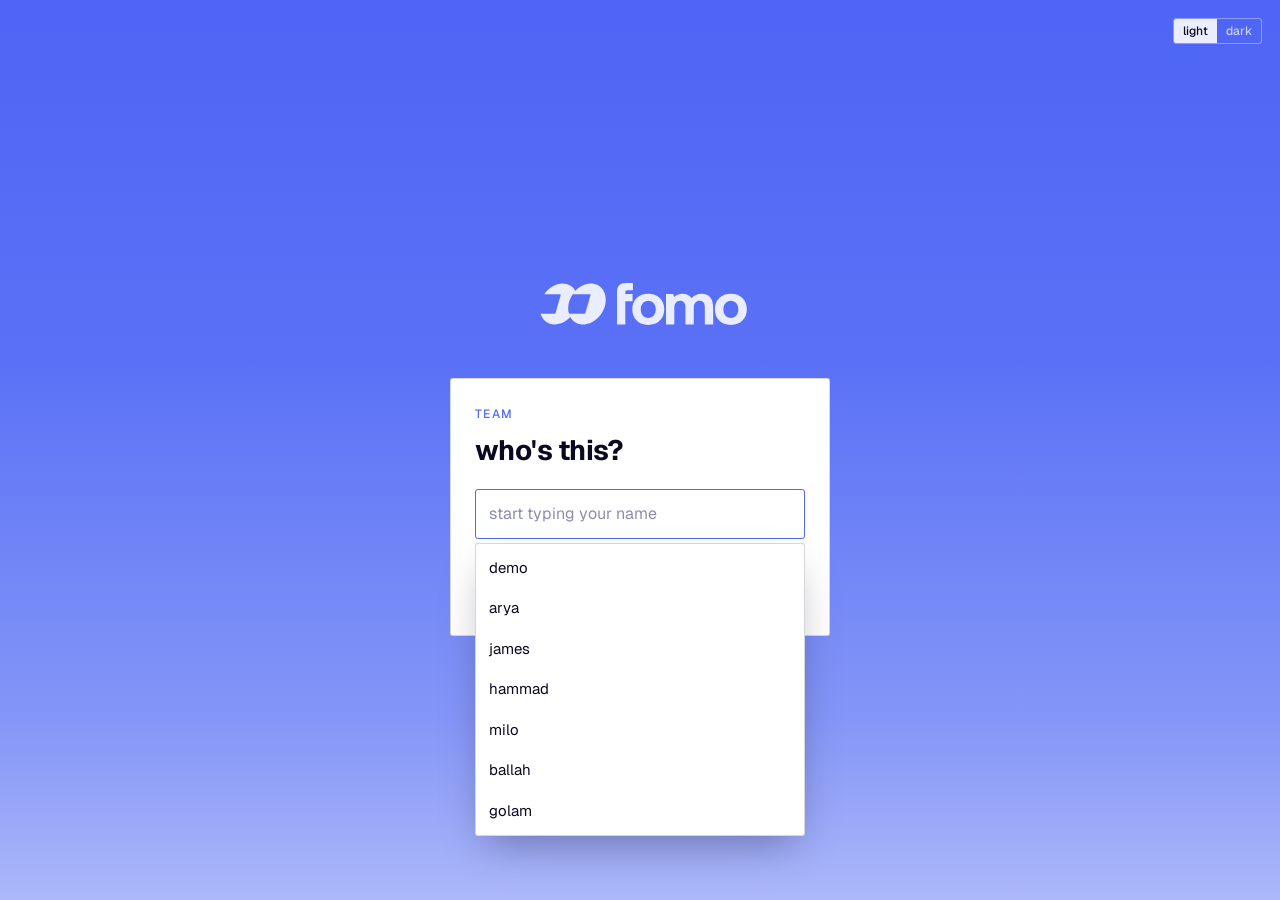
==== invoice.html @ 79fdf912 "fomo team: edit expenses before they're sent to arya (or after a rejection) Co-Authored-By: Claude O" ====
<!doctype html>
<html lang="en">
<head>
<meta charset="utf-8">
<meta name="viewport" content="width=device-width, initial-scale=1, viewport-fit=cover">
<title>fomo team</title>
<meta name="robots" content="noindex, nofollow">
<meta name="theme-color" content="#FFFFFF">
<script>try{if(localStorage.getItem("inv.theme")==="dark")document.documentElement.setAttribute("data-theme","dark")}catch(e){}</script>
<link rel="icon" href="/brand/app-icon.svg" type="image/svg+xml">
<link rel="apple-touch-icon" href="/brand/app-icon.svg">
<link rel="preconnect" href="https://fonts.googleapis.com">
<link rel="preconnect" href="https://fonts.gstatic.com" crossorigin>
<link href="https://fonts.googleapis.com/css2?family=Geist:wght@400;500;700&display=swap" rel="stylesheet">
<link rel="stylesheet" href="app.css">
</head>
<body>

<!-- sign in -->
<div id="signin" class="signin" hidden>
  <div class="theme-toggle" role="group" aria-label="theme"><button type="button" data-theme-set="light">light</button><button type="button" data-theme-set="dark">dark</button></div>
  <div class="lockup lockup-white" aria-label="fomo">
    <img src="/brand/eyes-white.svg" alt="" class="lk-eyes"><img src="/brand/wordmark-white.svg" alt="fomo" class="lk-word">
  </div>
  <div class="signin-card">
    <p class="signin-kicker">team</p>
    <h1>who's this?</h1>
    <form id="login-form" autocomplete="off">
      <div class="combo">
        <input id="login-name" type="text" placeholder="start typing your name" maxlength="40" autocomplete="off"
               role="combobox" aria-expanded="false" aria-controls="name-list" aria-autocomplete="list">
        <ul id="name-list" class="combo-list" role="listbox" hidden></ul>
      </div>
      <button class="btn primary wide" type="submit" id="login-go" disabled>continue</button>
    </form>
    <p class="hint" id="login-msg" role="status"></p>
  </div>
</div>

<!-- app -->
<div id="shell" class="shell" hidden>
  <header class="topbar">
    <a class="lockup lockup-top" href="#overview" aria-label="fomo home">
      <img src="/brand/eyes-blue.svg" alt="" class="lk-eyes on-light"><img src="/brand/wordmark-blue.svg" alt="fomo" class="lk-word on-light">
      <img src="/brand/eyes-white.svg" alt="" class="lk-eyes on-dark"><img src="/brand/wordmark-white.svg" alt="fomo" class="lk-word on-dark">
    </a>
    <nav class="tabs" id="tabs" aria-label="sections">
      <button type="button" data-view="overview">overview</button>
      <button type="button" data-view="time">time</button>
      <button type="button" data-view="expenses">expenses</button>
      <button type="button" data-view="approvals" class="admin-only">approvals<span class="badge" id="approvals-badge" hidden></span></button>
      <button type="button" data-view="team" class="admin-only">team</button>
    </nav>
    <div class="me">
      <div class="theme-toggle" role="group" aria-label="theme"><button type="button" data-theme-set="light">light</button><button type="button" data-theme-set="dark">dark</button></div>
      <span class="avatar" id="me-avatar"></span>
      <span id="me-name"></span>
      <button type="button" class="link" id="switch">switch</button>
    </div>
  </header>

  <main class="main">

    <!-- ============ overview ============ -->
    <section class="view" data-view="overview">
      <div class="hero">
        <div class="hero-top">
          <div>
            <p class="eyebrow" id="hello"></p>
            <div class="month-switch">
              <button type="button" class="mbtn" data-step="-1" aria-label="previous month">‹</button>
              <h2 class="month-label"></h2>
              <button type="button" class="mbtn" data-step="1" aria-label="next month">›</button>
            </div>
          </div>
          <div class="hero-actions">
            <button type="button" class="btn light" data-go="time">log time</button>
            <button type="button" class="btn ghost-light" data-go="expenses">add expense</button>
          </div>
        </div>
        <div class="stats" id="stats"></div>
      </div>

      <div class="card review-card admin-only" id="review-card" hidden></div>

      <div class="grid2">
        <div class="card">
          <div class="card-head"><h3>spending by category</h3><span class="muted" id="cat-total"></span></div>
          <div class="bars" id="cat-bars"></div>
        </div>
        <div class="card">
          <div class="card-head"><h3>where things stand</h3></div>
          <div class="standing" id="standing"></div>
        </div>
      </div>

      <div class="card">
        <div class="card-head"><h3>recent</h3></div>
        <ul class="feed" id="feed"></ul>
      </div>
    </section>

    <!-- ============ time ============ -->
    <section class="view" data-view="time">
      <div class="page-head">
        <div><button type="button" class="back-link" data-go="overview">← overview</button><h2>time</h2></div>
        <div class="month-switch small">
          <button type="button" class="mbtn" data-step="-1" aria-label="previous month">‹</button>
          <span class="month-label"></span>
          <button type="button" class="mbtn" data-step="1" aria-label="next month">›</button>
        </div>
      </div>

      <form class="card" id="entry-form" novalidate>
        <div class="card-head"><h3>log time</h3>
          <label class="rate"><span>rate</span><b>$</b><input id="rate" type="number" min="0" max="10000" step="5" inputmode="decimal" placeholder="0"><span>/hr</span></label>
        </div>
        <div class="form-grid">
          <label class="field"><span>date</span><input id="date" type="date" required></label>
          <label class="field grow"><span>what did you work on?</span><textarea id="matter" rows="1" maxlength="500" placeholder="e.g. drafted investor update"></textarea></label>
        </div>
        <div class="time-row">
          <div class="field">
            <span>time</span>
            <div class="stepper">
              <button type="button" class="step" data-d="-0.25" aria-label="15 minutes less">−</button>
              <output id="hours">0:00</output>
              <button type="button" class="step" data-d="0.25" aria-label="15 minutes more">+</button>
            </div>
          </div>
          <div class="chips">
            <button type="button" class="chip" data-h="0.25">+15m</button>
            <button type="button" class="chip" data-h="0.5">+30m</button>
            <button type="button" class="chip" data-h="1">+1h</button>
            <button type="button" class="chip" data-h="2">+2h</button>
            <button type="button" class="chip" data-h="4">+4h</button>
            <button type="button" class="link" id="clear-time">clear</button>
          </div>
          <label class="field start">
            <span>starting at</span>
            <input id="start" type="text" autocomplete="off" spellcheck="false" placeholder="e.g. 1p" maxlength="12">
          </label>
          <span class="range-preview" id="range-preview"></span>
        </div>
        <div class="form-foot">
          <span class="preview" id="preview"></span>
          <button class="btn primary" type="submit" id="add-entry">add entry</button>
        </div>
        <p class="err" id="entry-err" role="status"></p>
      </form>

      <div class="card">
        <div class="card-head"><h3>entries</h3><span class="muted month-label"></span></div>
        <div class="table-wrap">
          <table class="tbl">
            <thead><tr><th>date</th><th>work</th><th class="num">time</th><th class="num hide-sm">rate</th><th class="num">amount</th><th class="act"></th></tr></thead>
            <tbody id="entry-rows"></tbody>
            <tfoot><tr><td>total</td><td></td><td class="num" id="t-hours"></td><td class="hide-sm"></td><td class="num" id="t-amount"></td><td></td></tr></tfoot>
          </table>
          <p class="empty" id="entry-empty">nothing logged this month yet.</p>
        </div>
        <div class="submit-bar" id="invoice-bar">
          <p id="invoice-sum"></p>
          <button class="btn primary" type="button" id="submit-invoice">submit invoice</button>
        </div>
      </div>

      <div class="card">
        <div class="card-head"><h3>invoices</h3></div>
        <div class="table-wrap">
          <table class="tbl">
            <thead><tr><th>no.</th><th>period</th><th class="num">time</th><th class="num">amount</th><th>status</th><th class="act"></th></tr></thead>
            <tbody id="invoice-rows"></tbody>
          </table>
          <p class="empty" id="invoice-empty">no invoices yet.</p>
        </div>
      </div>
    </section>

    <!-- ============ expenses ============ -->
    <section class="view" data-view="expenses">
      <div class="page-head">
        <div><button type="button" class="back-link" data-go="overview">← overview</button><h2>expenses</h2></div>
        <div class="month-switch small">
          <button type="button" class="mbtn" data-step="-1" aria-label="previous month">‹</button>
          <span class="month-label"></span>
          <button type="button" class="mbtn" data-step="1" aria-label="next month">›</button>
        </div>
      </div>

      <form class="card" id="expense-form" novalidate>
        <div class="card-head"><h3 id="expense-form-title">add expense</h3><button type="button" class="link" id="cancel-edit" hidden>cancel editing</button></div>
        <div class="exp-grid">
          <label class="drop" id="drop">
            <input id="receipt" type="file" accept="image/*,application/pdf" hidden>
            <div class="drop-empty" id="drop-empty">
              <span class="drop-icon" aria-hidden="true">＋</span>
              <strong>upload receipt</strong>
              <span>photo or pdf, or drop it here</span>
            </div>
            <div class="drop-full" id="drop-full" hidden>
              <img id="drop-img" alt="receipt preview">
              <div class="drop-pdf" id="drop-pdf" hidden>pdf</div>
              <span class="drop-name" id="drop-name"></span>
              <span class="scan-status" id="scan-status" role="status"></span>
              <button type="button" class="link" id="drop-clear">remove</button>
            </div>
          </label>
          <div class="exp-fields">
            <div class="form-grid">
              <label class="field grow"><span>where</span><input id="merchant" type="text" maxlength="80" placeholder="e.g. uber, sweetgreen"></label>
              <label class="field amount"><span>amount</span><div class="money-in"><b>$</b><input id="amount" type="text" inputmode="decimal" placeholder="0.00"></div></label>
              <label class="field"><span>date</span><input id="xdate" type="date"></label>
            </div>
            <div class="field">
              <span>category</span>
              <div class="cats" id="cats" role="radiogroup" aria-label="category"></div>
            </div>
            <label class="field"><span>note <em>optional</em></span><input id="xnote" type="text" maxlength="300" placeholder="who it was with, what it was for"></label>
          </div>
        </div>
        <div class="form-foot">
          <span class="preview" id="receipt-hint">receipts are optional but help arya approve faster</span>
          <button class="btn primary" type="submit" id="add-expense">add expense</button>
        </div>
        <p class="err" id="expense-err" role="status"></p>
      </form>

      <div class="card">
        <div class="card-head"><h3>this month</h3><span class="muted month-label"></span></div>
        <div class="table-wrap">
          <table class="tbl">
            <thead><tr><th class="chk"><input type="checkbox" id="check-all" aria-label="select all"></th><th>date</th><th>where</th><th class="hide-sm">category</th><th class="num">amount</th><th class="hide-sm">status</th><th class="act"></th></tr></thead>
            <tbody id="expense-rows"></tbody>
          </table>
          <p class="empty" id="expense-empty">no expenses this month.</p>
        </div>
        <div class="submit-bar" id="reimb-bar">
          <p id="reimb-sum"></p>
          <button class="btn primary" type="button" id="submit-reimb">request reimbursement</button>
        </div>
      </div>

      <div class="card">
        <div class="card-head"><h3>reimbursement requests</h3></div>
        <div class="table-wrap">
          <table class="tbl">
            <thead><tr><th>no.</th><th>sent</th><th class="num">items</th><th class="num">total</th><th>status</th></tr></thead>
            <tbody id="request-rows"></tbody>
          </table>
          <p class="empty" id="request-empty">no requests yet.</p>
        </div>
      </div>
    </section>

    <!-- ============ approvals (arya) ============ -->
    <section class="view admin-only" data-view="approvals">
      <div class="page-head"><div><button type="button" class="back-link" data-go="overview">← overview</button><h2>approvals</h2></div></div>
      <div id="approval-list"></div>
      <div class="card">
        <div class="card-head"><h3>invoices to pay</h3></div>
        <div class="table-wrap">
          <table class="tbl">
            <thead><tr><th>no.</th><th>who</th><th>period</th><th class="num">amount</th><th>status</th><th class="act"></th></tr></thead>
            <tbody id="pay-rows"></tbody>
          </table>
          <p class="empty" id="pay-empty">no invoices waiting.</p>
        </div>
      </div>
      <div class="card">
        <div class="card-head"><h3>history</h3></div>
        <ul class="feed" id="history"></ul>
      </div>
    </section>

    <!-- ============ team (arya) ============ -->
    <section class="view admin-only" data-view="team">
      <div class="page-head">
        <div><button type="button" class="back-link" data-go="overview">← overview</button><h2>team</h2></div>
        <div class="month-switch small">
          <button type="button" class="mbtn" data-step="-1" aria-label="previous month">‹</button>
          <span class="month-label"></span>
          <button type="button" class="mbtn" data-step="1" aria-label="next month">›</button>
        </div>
      </div>
      <div class="card">
        <div class="card-head"><h3>by person</h3><span class="muted">tap a name to filter</span></div>
        <div class="table-wrap">
          <table class="tbl team">
            <thead><tr><th>name</th><th class="num">time</th><th class="num">billed</th><th class="num">expenses</th><th class="num">paid out</th><th class="num">outstanding</th></tr></thead>
            <tbody id="team-rows"></tbody>
            <tfoot id="team-foot"></tfoot>
          </table>
        </div>
      </div>
      <div class="card">
        <div class="card-head"><h3>time</h3><span class="muted" id="team-filter-label"></span></div>
        <div class="table-wrap">
          <table class="tbl">
            <thead><tr><th>date</th><th>who</th><th>work</th><th class="num">time</th><th class="num">amount</th><th></th></tr></thead>
            <tbody id="team-entries"></tbody>
          </table>
          <p class="empty" id="team-entries-empty">no time logged.</p>
        </div>
      </div>
      <div class="card">
        <div class="card-head"><h3>expenses</h3></div>
        <div class="table-wrap">
          <table class="tbl">
            <thead><tr><th>date</th><th>who</th><th>where</th><th class="hide-sm">category</th><th class="num">amount</th><th class="hide-sm">status</th><th class="act"></th></tr></thead>
            <tbody id="team-expenses"></tbody>
          </table>
          <p class="empty" id="team-expenses-empty">no expenses.</p>
        </div>
      </div>
    </section>

    <p class="foot-status" id="sync"></p>
  </main>
</div>

<!-- receipt viewer -->
<div class="viewer" id="viewer" hidden>
  <div class="viewer-box">
    <button type="button" class="viewer-close" id="viewer-close" aria-label="close">×</button>
    <img id="viewer-img" alt="receipt">
    <iframe id="viewer-pdf" title="receipt" hidden></iframe>
  </div>
</div>

<div class="toast" id="toast" role="status" aria-live="polite"></div>
<section id="print-invoice" class="print-invoice" aria-hidden="true"></section>
<script src="app.js"></script>
</body>
</html>
---- app.css ----
/* fomo team: time, expenses, reimbursements.
   Dark, "technical & premium" treatment from the fomo brand kit: fomo ink field, one navy halo,
   primary blue for actions, #EAEDFF type. Square-edged and rule-based rather than rounded cards.
   Aeonik (Geist stand-in): body regular, subheads medium, headlines + CTAs bold. Logos from /brand. */
:root{
  /* brand constants */
  --blue:#516AF6;         /* primary blue: actions, data */
  --electric:#4A36FF;     /* secondary blue: small accents only */
  --r:3px;
  --font:"Aeonik","Geist",-apple-system,BlinkMacSystemFont,"Segoe UI",Roboto,sans-serif;

  /* light theme (default): white field, fomo ink type, blue accents, blue logo */
  --ink:#FFFFFF;          /* page field */
  --text:#0B091F;         /* fomo ink */
  --navy:#EAEDFF;         /* soft brand surface (pale lavender) */
  --glow:#516AF6;         /* accent text */
  --muted:#5B5E80;
  --faint:#8A8DAD;
  --surface:#F6F7FF;
  --field:#FFFFFF;
  --pop:#FFFFFF;
  --line:rgba(11,9,31,.08);
  --line-strong:rgba(11,9,31,.16);
  --hover:rgba(81,106,246,.05);
  --track:#EEF0FB;
  --bar:rgba(255,255,255,.88);
  --glass:#FFFFFF;
  --halo:radial-gradient(ellipse 60% 420px at 50% -80px,rgba(234,237,255,1),rgba(234,237,255,0) 100%);
  --signin-bg:linear-gradient(180deg,#4E65F5 0%,#5A71F6 40%,#8496F7 80%,#ACB8F9 100%);
  --scheme:light;
}
/* dark theme: fomo ink field, navy halo, white logo */
:root[data-theme="dark"]{
  --ink:#0B091F;
  --text:#EAEDFF;
  --navy:#221D4B;
  --glow:#ACB8F9;
  --muted:#9C9EC4;
  --faint:#686A92;
  --surface:#110F29;
  --field:#15133A;
  --pop:#16143A;
  --line:rgba(234,237,255,.09);
  --line-strong:rgba(234,237,255,.18);
  --hover:rgba(234,237,255,.03);
  --track:rgba(234,237,255,.06);
  --bar:rgba(11,9,31,.86);
  --glass:rgba(11,9,31,.72);
  --halo:radial-gradient(ellipse 60% 420px at 50% -80px,rgba(34,29,75,.95),rgba(34,29,75,0) 100%);
  --signin-bg:radial-gradient(ellipse 80% 55% at 50% 108%,rgba(81,106,246,.75),rgba(81,106,246,0) 72%),linear-gradient(180deg,#141134 0%,#221D4B 60%,#29286A 100%);
  --scheme:dark;
}
*{box-sizing:border-box;margin:0;padding:0}
html{-webkit-text-size-adjust:100%;background:var(--ink)}
body{background:var(--ink);color:var(--text);font:400 15px/1.5 var(--font);-webkit-font-smoothing:antialiased;min-height:100vh;
  background-image:var(--halo);background-repeat:no-repeat;color-scheme:var(--scheme)}
button,input,textarea,select{font:inherit;color:inherit}
[hidden]{display:none !important}
a{color:var(--glow)}
::selection{background:rgba(81,106,246,.45)}

/* ---------- buttons ---------- */
.btn{border:1px solid transparent;border-radius:var(--r);padding:10px 18px;font-weight:700;font-size:14px;line-height:1;cursor:pointer;transition:background .15s,border-color .15s,opacity .15s;white-space:nowrap;letter-spacing:.005em}
.btn:disabled{opacity:.4;cursor:default}
.btn.primary{background:var(--blue);color:#fff}
.btn.primary:hover:not(:disabled){background:#5E75F7}
.btn.primary.armed{background:var(--electric)}
.btn.light{background:var(--text);color:var(--ink)}
.btn.light:hover{opacity:.88}
.btn.ghost-light,.btn.ghost{background:transparent;color:var(--text);border-color:var(--line-strong)}
.btn.ghost-light:hover,.btn.ghost:hover{border-color:var(--text)}
.btn.ghost.armed{border-color:var(--electric);color:var(--glow)}
.btn.small{padding:7px 12px;font-size:13px}
.btn.wide{width:100%}
.link{background:none;border:0;padding:0;color:var(--muted);font-size:13px;cursor:pointer;text-decoration:underline;text-underline-offset:3px;text-decoration-color:var(--line-strong)}
.link:hover{color:var(--text);text-decoration-color:var(--text)}
.muted{color:var(--muted);font-size:13px}

/* ---------- logo lockup (official files, one color: white on dark) ---------- */
.lockup{display:inline-flex;align-items:center;text-decoration:none;flex:none}
.lk-eyes{display:block}
.lockup-top .lk-eyes{height:38px;width:38px;margin:0 2px 0 -6px}
.lockup-top .lk-word{height:20px;width:auto;display:block}
.lk-team{margin-left:12px;padding-left:12px;border-left:1px solid var(--line-strong);color:var(--muted);font-weight:500;font-size:14px;line-height:1.1}
.lockup-white .lk-eyes{height:80px;width:80px;margin-right:4px}
.lockup-white .lk-word{height:42px;width:auto;display:block}
/* logo color follows the background: blue on light, white on dark */
:root:not([data-theme="dark"]) .on-dark{display:none !important}
:root[data-theme="dark"] .on-light{display:none !important}

/* theme toggle */
.theme-toggle{display:inline-flex;border:1px solid var(--line-strong);border-radius:var(--r);overflow:hidden}
.theme-toggle button{border:0;background:transparent;color:var(--muted);font-size:12px;font-weight:500;padding:5px 9px;cursor:pointer;line-height:1.2}
.theme-toggle button:hover{color:var(--text)}
.theme-toggle button.on{background:var(--text);color:var(--ink)}
.signin .theme-toggle{position:absolute;top:18px;right:18px;border-color:rgba(234,237,255,.4)}
.signin .theme-toggle button{color:rgba(234,237,255,.8)}
.signin .theme-toggle button.on{background:#EAEDFF;color:#0B091F}

/* ---------- sign in (midnight) ---------- */
.signin{position:relative;min-height:100vh;min-height:100svh;display:flex;flex-direction:column;align-items:center;justify-content:center;gap:34px;padding:24px;
  background:var(--signin-bg)}
.signin-card{width:100%;max-width:380px;background:var(--glass);border:1px solid var(--line-strong);border-radius:var(--r);padding:26px 24px 20px;-webkit-backdrop-filter:blur(10px);backdrop-filter:blur(10px)}
.signin-kicker{font-size:12px;font-weight:500;color:var(--glow);text-transform:uppercase;letter-spacing:.12em}
.signin-card h1{font-size:28px;font-weight:700;letter-spacing:-.02em;margin:6px 0 18px}
.signin-card .btn{margin-top:12px}
.hint{min-height:1.4em;margin-top:10px;font-size:13px;color:var(--muted)}
.hint.err{color:var(--glow)}

.combo{position:relative}
.combo input{width:100%;border:1px solid var(--line-strong);border-radius:var(--r);padding:12px 13px;background:var(--field);outline:none;font-size:16px}
.combo input:focus{border-color:var(--blue)}
.combo input::placeholder{color:var(--faint)}
.combo-list{position:absolute;left:0;right:0;top:calc(100% + 4px);z-index:20;list-style:none;background:var(--pop);border:1px solid var(--line-strong);border-radius:var(--r);padding:4px 0;box-shadow:0 18px 40px -12px rgba(11,9,31,.35)}
.combo-list li{padding:9px 13px;cursor:pointer}
.combo-list li.on,.combo-list li:hover{background:rgba(81,106,246,.16)}
.combo-list li mark{background:none;color:var(--glow);font-weight:700}
.combo-list li.none{color:var(--muted);cursor:default;background:none}

/* ---------- shell ---------- */
.topbar{position:sticky;top:0;z-index:30;display:flex;align-items:center;gap:28px;padding:0 32px;height:60px;background:var(--bar);-webkit-backdrop-filter:blur(14px);backdrop-filter:blur(14px);border-bottom:1px solid var(--line)}
.tabs{display:flex;gap:2px;flex:1;overflow-x:auto;scrollbar-width:none;align-self:stretch}
.tabs::-webkit-scrollbar{display:none}
.tabs button{border:0;background:none;padding:0 14px;color:var(--muted);cursor:pointer;font-weight:500;white-space:nowrap;position:relative;height:100%}
.tabs button:hover{color:var(--text)}
.tabs button.on{color:var(--text)}
.tabs button.on::after{content:"";position:absolute;left:14px;right:14px;bottom:-1px;height:2px;background:var(--blue)}
.badge{display:inline-flex;align-items:center;justify-content:center;min-width:17px;height:17px;padding:0 5px;margin-left:7px;border-radius:2px;background:var(--blue);color:#fff;font-size:11px;font-weight:700;vertical-align:1px}
.me{display:flex;align-items:center;gap:10px;font-weight:500;white-space:nowrap}
.avatar{width:26px;height:26px;border-radius:var(--r);background:var(--navy);color:var(--glow);display:inline-flex;align-items:center;justify-content:center;font-size:12px;font-weight:700;text-transform:uppercase;flex:none}
body:not(.is-admin) .admin-only{display:none !important}

.main{max-width:1100px;margin:0 auto;padding:36px 32px 70px}
.view{display:none;flex-direction:column}
.view.on{display:flex}
.page-head{display:flex;align-items:flex-end;justify-content:space-between;gap:12px;padding-bottom:22px}
.back-link{display:block;border:0;background:none;padding:0;margin-bottom:12px;color:var(--muted);font-size:13px;font-weight:500;cursor:pointer}
.back-link:hover{color:var(--text)}
.page-head h2{font-size:34px;font-weight:700;letter-spacing:-.03em;line-height:1}

/* ---------- month switch ---------- */
.month-switch{display:flex;align-items:center;gap:4px}
.month-switch h2{font-size:44px;font-weight:700;letter-spacing:-.035em;line-height:1.05}
.month-switch.small span{font-weight:500;min-width:132px;text-align:center;color:var(--text)}
.mbtn{width:30px;height:30px;border:1px solid var(--line-strong);border-radius:var(--r);background:transparent;color:var(--muted);font-size:17px;line-height:1;cursor:pointer}
.mbtn:hover{color:var(--text);border-color:var(--text)}

/* ---------- overview header (flat, no card) ---------- */
.hero{padding:6px 0 30px;border-bottom:1px solid var(--line)}
.hero-top{display:flex;justify-content:space-between;align-items:flex-end;gap:18px;flex-wrap:wrap}
.hero .month-switch{gap:14px}
.eyebrow{font-size:14px;color:var(--muted);margin-bottom:8px}
.hero-actions{display:flex;gap:8px;flex-wrap:wrap}
.stats{display:grid;grid-template-columns:repeat(4,1fr);margin-top:34px;border-top:1px solid var(--line)}
.stat{padding:18px 20px 0 0}
.stat + .stat{padding-left:20px;border-left:1px solid var(--line)}
.stat .k{font-size:12px;color:var(--muted);text-transform:uppercase;letter-spacing:.1em}
.stat .v{font-size:34px;font-weight:700;letter-spacing:-.03em;margin-top:6px;font-variant-numeric:tabular-nums;line-height:1.1}
.stat .s{font-size:13px;color:var(--faint);margin-top:4px}
.stat.accent .v{color:var(--glow)}

/* ---------- sections (rules, not cards) ---------- */
.card{padding:26px 0;border-bottom:1px solid var(--line)}
.card:last-of-type{border-bottom:0}
.card-head{display:flex;justify-content:space-between;align-items:baseline;gap:12px;margin-bottom:16px;flex-wrap:wrap}
.card-head h3{font-size:13px;font-weight:500;color:var(--muted);text-transform:uppercase;letter-spacing:.1em}
.grid2{display:grid;grid-template-columns:1fr 1fr;border-bottom:1px solid var(--line)}
.grid2 > .card{border-bottom:0}
.grid2 > .card + .card{padding-left:32px;border-left:1px solid var(--line)}
.grid2 > .card:first-child{padding-right:32px}
.review-card{display:flex;align-items:center;justify-content:space-between;gap:16px;margin-top:24px;padding:16px 18px;border:1px solid var(--line-strong);border-left:2px solid var(--blue);border-radius:0;
  background:linear-gradient(90deg,rgba(81,106,246,.14),rgba(81,106,246,0) 70%)}
.review-card strong{font-size:16px;font-weight:700}
.review-card p{color:var(--muted);font-size:13px}

/* category bars: one series, one hue, direct labels */
.bars{display:flex;flex-direction:column;gap:12px}
.bar-row{display:grid;grid-template-columns:96px 1fr 88px;align-items:center;gap:12px;font-size:14px}
.bar-row .amt{text-align:right;font-variant-numeric:tabular-nums}
.bar-track{height:8px;background:var(--track)}
.bar-fill{height:100%;background:var(--blue);border-radius:0 2px 2px 0;min-width:3px;transition:width .4s ease}
.bar-row:hover .bar-fill{background:var(--glow)}

.standing{display:flex;flex-direction:column}
.stand{display:flex;justify-content:space-between;align-items:center;gap:12px;padding:12px 0;border-bottom:1px solid var(--line)}
.stand:first-child{padding-top:0}
.stand:last-child{border-bottom:0}
.stand .t{font-weight:500}
.stand .d{font-size:13px;color:var(--muted)}
.stand .r{display:flex;align-items:center;gap:14px;font-variant-numeric:tabular-nums}

.feed{list-style:none}
.feed li{display:grid;grid-template-columns:40px 1fr auto;gap:14px;align-items:center;padding:11px 0;border-bottom:1px solid var(--line)}
.feed li:first-child{padding-top:0}
.feed li:last-child{border-bottom:0}
.feed .ic{font-size:11px;font-weight:700;color:var(--glow);text-transform:uppercase;letter-spacing:.08em}
.feed .ic.x{color:var(--muted)}
.feed .t{font-weight:500;overflow:hidden;text-overflow:ellipsis;white-space:nowrap}
.feed .d{font-size:13px;color:var(--muted)}
.feed .a{font-variant-numeric:tabular-nums;text-align:right}
.feed .empty-li{display:block;color:var(--muted);border:0}

/* ---------- forms ---------- */
.form-grid{display:flex;gap:14px;flex-wrap:wrap}
.field{display:flex;flex-direction:column;gap:7px;min-width:0}
.field > span{font-size:12px;color:var(--muted);text-transform:uppercase;letter-spacing:.08em}
.field > span em{font-style:normal;color:var(--faint);text-transform:none;letter-spacing:0}
.field.grow{flex:1 1 260px}
.field input,.field textarea,.money-in{border:1px solid var(--line-strong);border-radius:var(--r);padding:10px 12px;background:var(--field);outline:none;height:44px;transition:border-color .15s}
.field textarea{resize:none;overflow:hidden;line-height:1.5;height:44px;min-height:44px}
.field input::placeholder,.field textarea::placeholder{color:var(--faint)}
.field input:focus,.field textarea:focus,.money-in:focus-within{border-color:var(--blue)}
.field input[type=date]{color-scheme:var(--scheme)}
.money-in{display:flex;align-items:center;gap:4px}
.money-in b{font-weight:500;color:var(--muted)}
.money-in input{border:0;padding:0;height:auto;background:transparent;width:100%;font-variant-numeric:tabular-nums}
.field.amount{flex:0 1 150px}
.rate{display:flex;align-items:center;gap:7px;font-size:13px;color:var(--muted);text-transform:none;letter-spacing:0}
.rate b{font-weight:500;color:var(--text);font-size:15px}
.rate input{width:84px;border:1px solid var(--line-strong);border-radius:var(--r);padding:7px 10px;outline:none;font-size:15px;background:var(--field);-moz-appearance:textfield}
.rate input::-webkit-outer-spin-button,.rate input::-webkit-inner-spin-button{-webkit-appearance:none}
.rate input:focus{border-color:var(--blue)}

.time-row{display:flex;align-items:flex-end;gap:22px;flex-wrap:wrap;margin-top:18px}
.stepper{display:flex;align-items:center;gap:6px;height:44px}
.step{width:36px;height:36px;border:1px solid var(--line-strong);border-radius:var(--r);background:transparent;font-size:18px;line-height:1;cursor:pointer}
.step:hover{border-color:var(--text)}
#hours{min-width:70px;text-align:center;font-size:26px;font-weight:700;font-variant-numeric:tabular-nums;letter-spacing:-.02em}
.chips{display:flex;gap:4px;flex-wrap:wrap;align-items:center;padding-bottom:5px}
.chip{border:1px solid var(--line-strong);background:transparent;color:var(--text);border-radius:var(--r);padding:8px 11px;font-size:13px;cursor:pointer;transition:border-color .15s,background .15s}
.chip:hover{border-color:var(--text)}
.chip.on{background:var(--blue);border-color:var(--blue);color:#fff}
.chips .link{margin-left:6px}
.field.start input{width:120px}
.range-preview{padding-bottom:12px;font-weight:700;color:var(--glow);font-variant-numeric:tabular-nums}
.range-preview.bad{color:var(--muted);font-weight:400;font-size:13px}
.form-foot{display:flex;justify-content:space-between;align-items:center;gap:14px;margin-top:22px}
.preview{color:var(--muted);font-size:14px;font-variant-numeric:tabular-nums}
.preview strong{color:var(--text);font-weight:700}
.err{font-size:13px;color:var(--glow)}
.err:not(:empty){margin-top:10px}

/* expense form */
.exp-grid{display:grid;grid-template-columns:200px 1fr;gap:24px}
.exp-fields{display:flex;flex-direction:column;gap:16px}
.drop{border:1px dashed var(--line-strong);border-radius:var(--r);background:var(--surface);min-height:196px;display:flex;align-items:center;justify-content:center;text-align:center;cursor:pointer;transition:border-color .15s,background .15s;overflow:hidden}
.drop:hover,.drop.over{border-color:var(--blue);background:rgba(81,106,246,.08)}
.drop-empty{display:flex;flex-direction:column;align-items:center;gap:4px;padding:16px;color:var(--muted);font-size:13px}
.drop-empty strong{color:var(--text);font-weight:700;font-size:14px}
.drop-icon{width:34px;height:34px;border:1px solid var(--blue);color:var(--glow);display:flex;align-items:center;justify-content:center;font-size:18px;margin-bottom:8px;border-radius:var(--r)}
.drop-full{display:flex;flex-direction:column;align-items:center;gap:6px;padding:10px;width:100%}
.drop-full img{max-width:100%;max-height:136px;object-fit:contain}
.drop-pdf{width:74px;height:94px;border:1px solid var(--line-strong);display:flex;align-items:center;justify-content:center;font-weight:700;color:var(--glow);text-transform:uppercase;font-size:12px;letter-spacing:.1em}
.scan-status{font-size:12px;color:var(--glow);font-weight:500;min-height:1.2em}
.scan-status.busy::before{content:"";display:inline-block;width:8px;height:8px;margin-right:6px;background:var(--glow);animation:blink 1s infinite}
@keyframes blink{50%{opacity:.2}}
.autofilled{border-color:var(--blue) !important;box-shadow:inset 0 0 0 1px var(--blue)}
.drop-name{font-size:12px;color:var(--muted);max-width:100%;overflow:hidden;text-overflow:ellipsis;white-space:nowrap}
.cats{display:flex;gap:4px;flex-wrap:wrap}
#expense-form.editing{box-shadow:inset 3px 0 0 var(--blue);padding-left:18px;margin-left:-18px}
.rc.edit{color:var(--text);text-decoration-color:var(--line-strong)}

/* ---------- tables ---------- */
.table-wrap{overflow-x:auto}
.tbl{width:100%;border-collapse:collapse;font-size:14px;font-variant-numeric:tabular-nums}
.tbl th{font-weight:500;color:var(--faint);text-align:left;font-size:12px;text-transform:uppercase;letter-spacing:.08em;padding:0 14px 10px 0;border-bottom:1px solid var(--line-strong);white-space:nowrap}
.tbl td{padding:12px 14px 12px 0;border-bottom:1px solid var(--line);vertical-align:top}
.tbl tbody tr:last-child td{border-bottom:0}
.tbl tfoot td{font-weight:700;border-top:1px solid var(--line-strong);border-bottom:0;padding-top:12px}
.tbl .num{text-align:right;white-space:nowrap}
.tbl th:last-child,.tbl td:last-child{padding-right:0}
.tbl td.work{min-width:180px;overflow-wrap:break-word}
.tbl .sub{display:block;font-size:12px;color:var(--muted);margin-top:2px}
.tbl .act{width:1%;white-space:nowrap;text-align:right}
.tbl .chk{width:30px}
.tbl input[type=checkbox]{width:16px;height:16px;accent-color:var(--blue);cursor:pointer}
.tbl.team tbody tr{cursor:pointer}
.tbl.team tbody tr:hover td{background:var(--hover)}
.tbl.team tbody tr.on td{background:rgba(81,106,246,.12)}
.tbl.team td:first-child,.tbl.team th:first-child{padding-left:10px}
.show-sm{display:none !important}
.empty{color:var(--muted);font-size:14px;padding:14px 0 2px}
.del{border:0;background:none;color:var(--faint);font-size:18px;line-height:1;cursor:pointer;padding:0 2px}
.del:hover{color:var(--text)}
.del.armed{font-size:12px;color:var(--glow)}
.rc{border:0;background:none;color:var(--glow);padding:0;font-size:13px;font-weight:500;cursor:pointer;margin-right:12px;text-decoration:underline;text-underline-offset:3px;text-decoration-color:rgba(172,184,249,.4)}
.rc:hover{text-decoration-color:var(--glow)}

.submit-bar{display:flex;justify-content:space-between;align-items:center;gap:14px;margin-top:18px;padding-top:18px;border-top:1px solid var(--line-strong)}
.submit-bar p{color:var(--muted);font-size:14px;font-variant-numeric:tabular-nums}
.submit-bar strong{color:var(--text);font-weight:700}

/* ---------- status: dot + word, never color alone ---------- */
.pill{display:inline-flex;align-items:center;gap:7px;font-size:13px;font-weight:500;white-space:nowrap;color:var(--text)}
.pill::before{content:"";width:7px;height:7px;flex:none}
.pill.draft{color:var(--muted)}
.pill.draft::before{border:1px solid var(--muted)}
.pill.pending::before{background:#ACB8F9}
.pill.approved::before{background:var(--blue)}
.pill.paid{color:var(--text)}
.pill.paid::before{background:var(--text)}
.pill.rejected{color:var(--muted);text-decoration:line-through;text-decoration-color:rgba(156,158,196,.6)}
.pill.rejected::before{background:transparent;border:1px solid var(--electric);transform:rotate(45deg)}
.catpill{font-size:13px;color:var(--muted)}

/* ---------- approvals ---------- */
.req{padding:24px 0;border-bottom:1px solid var(--line);display:flex;flex-direction:column;gap:14px}
.req:first-child{padding-top:0}
.req:last-child{border-bottom:0}
.req-head{display:flex;justify-content:space-between;align-items:flex-start;gap:12px;flex-wrap:wrap}
.req-head .who{display:flex;align-items:center;gap:12px}
.req-head strong{font-size:17px;font-weight:700}
.req-head .d{font-size:13px;color:var(--muted)}
.req-total{font-size:28px;font-weight:700;letter-spacing:-.03em;font-variant-numeric:tabular-nums;margin-bottom:4px}
.req-actions{display:flex;gap:8px;align-items:center;flex-wrap:wrap}
.req-actions input{flex:1 1 220px;border:1px solid var(--line-strong);border-radius:var(--r);padding:9px 12px;outline:none;font-size:14px;background:var(--field)}
.req-actions input::placeholder{color:var(--faint)}
.req-actions input:focus{border-color:var(--blue)}
.req .tbl td{padding-top:9px;padding-bottom:9px}
.approvals-empty{padding:26px 0;color:var(--muted);border-bottom:1px solid var(--line)}
#approval-list{border-bottom:1px solid var(--line);padding-bottom:4px}
#approval-list:has(.approvals-empty){border-bottom:0;padding-bottom:0}

/* ---------- viewer, toast, footer ---------- */
.viewer{position:fixed;inset:0;z-index:60;background:rgba(5,4,16,.86);display:flex;align-items:center;justify-content:center;padding:28px}
.viewer-box{position:relative;background:var(--surface);border:1px solid var(--line-strong);padding:10px;max-width:min(900px,100%);max-height:100%;display:flex}
.viewer-box img{max-width:100%;max-height:calc(100svh - 76px);display:block}
.viewer-box iframe{width:min(820px,calc(100vw - 76px));height:calc(100svh - 76px);border:0;background:#fff}
.viewer-close{position:absolute;top:-16px;right:-16px;width:32px;height:32px;border:1px solid var(--line-strong);background:var(--ink);color:var(--text);font-size:20px;line-height:1;cursor:pointer;border-radius:var(--r)}
.toast{position:fixed;left:50%;bottom:26px;transform:translate(-50%,16px);background:var(--text);color:var(--ink);border-radius:var(--r);padding:11px 16px;font-size:14px;font-weight:500;opacity:0;pointer-events:none;transition:opacity .2s,transform .2s;z-index:70;max-width:calc(100vw - 32px)}
.toast.show{opacity:1;transform:translate(-50%,0)}
.foot-status{margin-top:26px;text-align:center;font-size:12px;color:var(--faint)}
.foot-status.bad{color:var(--glow)}
.print-invoice{display:none}

/* ---------- responsive ---------- */
@media (max-width:860px){
  .stats{grid-template-columns:repeat(2,1fr)}
  .stat:nth-child(3){padding-left:0;border-left:0}
  .stat:nth-child(n+3){border-top:1px solid var(--line);margin-top:18px}
  .grid2{grid-template-columns:1fr}
  .grid2 > .card + .card{padding-left:0;border-left:0;border-top:1px solid var(--line)}
  .grid2 > .card:first-child{padding-right:0}
}
@media (max-width:640px){
  .topbar{flex-wrap:wrap;gap:0 10px;padding:10px 16px 0;height:auto}
  .tabs{order:3;flex-basis:100%;margin:6px -16px 0;padding:0 6px;height:42px}
  .me{margin-left:auto}
  .me .theme-toggle button{padding:4px 7px}
  .lockup-white .lk-eyes{height:62px;width:62px}
  .lockup-white .lk-word{height:32px}
  .main{padding:24px 16px 60px}
  .month-switch h2{font-size:30px}
  .back-link{display:block;border:0;background:none;padding:0;margin-bottom:12px;color:var(--muted);font-size:13px;font-weight:500;cursor:pointer}
.back-link:hover{color:var(--text)}
.page-head h2{font-size:28px}
  .stat .v{font-size:26px}
  .stat{padding-right:12px}
  .stat + .stat{padding-left:14px}
  .stat:nth-child(3){padding-left:0;border-left:0}
  .exp-grid{grid-template-columns:1fr}
  .drop{min-height:120px}
  .hide-sm{display:none}
  .form-foot,.submit-bar{flex-direction:column;align-items:stretch}
  .form-foot .btn,.submit-bar .btn{width:100%}
  .bar-row{grid-template-columns:82px 1fr 76px}
  .page-head{flex-wrap:wrap}
  .tbl{font-size:13px}
  .tbl th,.tbl td{padding-right:8px}
  .tbl td:nth-child(-n+2),.tbl th{white-space:nowrap}
  .tbl td.work{min-width:0;width:100%}
  .show-sm{display:block !important;margin-top:5px}
}

/* ---------- printing one invoice (always light, for paper) ---------- */
@media print{
  html,body{background:#fff !important;color:#0B091F}
  body.print-inv > *:not(#print-invoice){display:none !important}
  body.print-inv .print-invoice{display:block;font-size:12px;color:#0B091F}
  .print-invoice .pi-head{display:flex;justify-content:space-between;margin-bottom:24px}
  .print-invoice .pi-title{font-size:20px;font-weight:700}
  .print-invoice .pi-meta{text-align:right;color:#555;line-height:1.7}
  .print-invoice table{width:100%;border-collapse:collapse}
  .print-invoice th,.print-invoice td{text-align:left;padding:8px 8px 8px 0;border-bottom:1px solid #ddd}
  .print-invoice .num{text-align:right}
  .print-invoice .pi-total{display:flex;justify-content:flex-end;gap:24px;margin-top:16px;font-size:14px;font-weight:700}
}
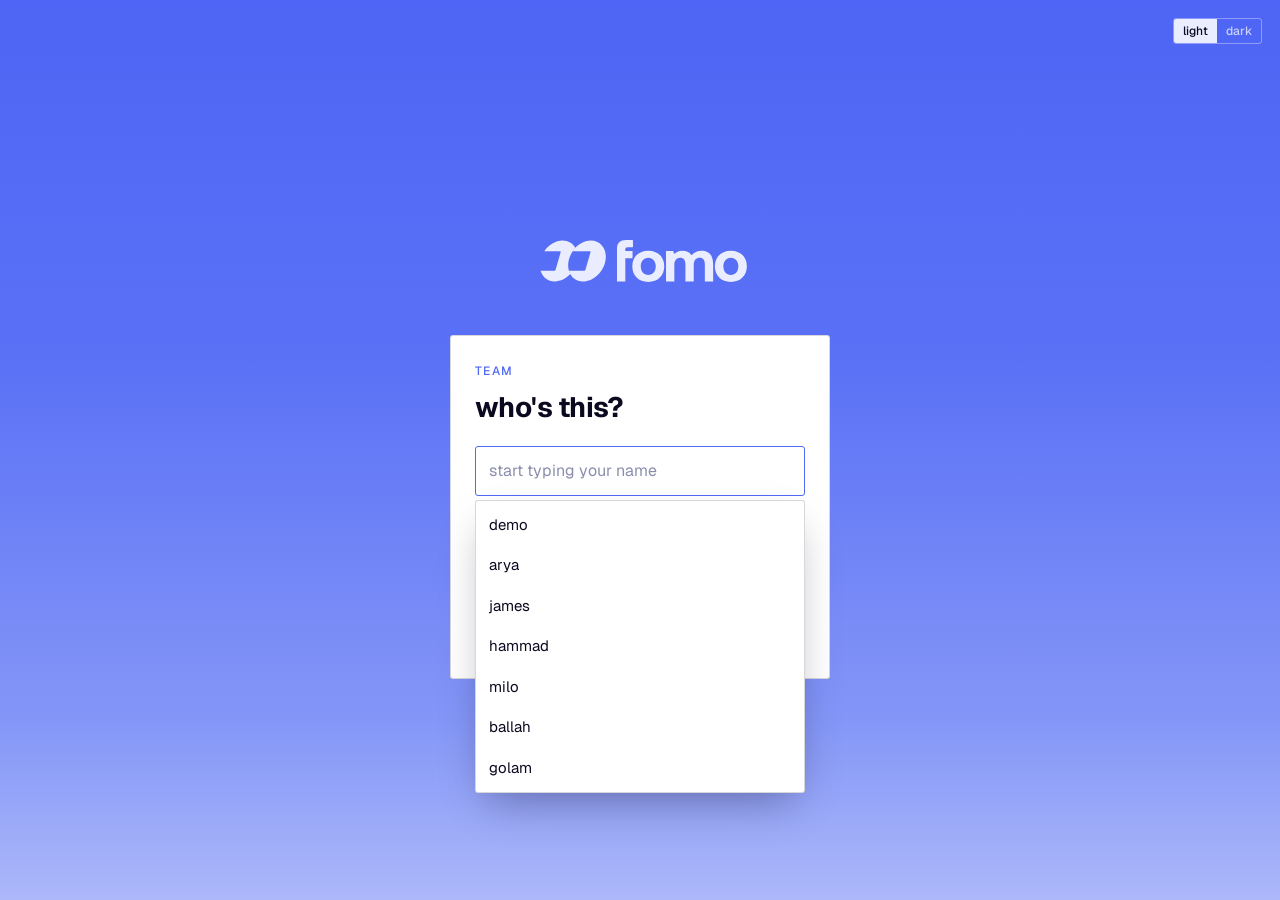
==== commit 027e55ce: "fomo team: shared team password, checked on the server (INVOICE_PASSWORD env var) Every /api endpoin" ====
--- a/invoice.html
+++ b/invoice.html
@@ -31,6 +31,10 @@
                role="combobox" aria-expanded="false" aria-controls="name-list" aria-autocomplete="list">
         <ul id="name-list" class="combo-list" role="listbox" hidden></ul>
       </div>
+      <label class="pass-field" id="pass-field" hidden>
+        <span>team password</span>
+        <input id="login-pass" type="password" inputmode="numeric" autocomplete="current-password" maxlength="40" placeholder="••••">
+      </label>
       <button class="btn primary wide" type="submit" id="login-go" disabled>continue</button>
     </form>
     <p class="hint" id="login-msg" role="status"></p>
@@ -56,6 +60,7 @@
       <span class="avatar" id="me-avatar"></span>
       <span id="me-name"></span>
       <button type="button" class="link" id="switch">switch</button>
+      <button type="button" class="link" id="lock" title="sign out and forget the password on this device">lock</button>
     </div>
   </header>
 
@@ -81,15 +86,13 @@
         <div class="stats" id="stats"></div>
       </div>
 
-      <div class="card review-card admin-only" id="review-card" hidden></div>
-
-      <div class="grid2">
+      <div class="grid2" id="overview-grid">
         <div class="card">
           <div class="card-head"><h3>spending by category</h3><span class="muted" id="cat-total"></span></div>
           <div class="bars" id="cat-bars"></div>
         </div>
-        <div class="card">
-          <div class="card-head"><h3>where things stand</h3></div>
+        <div class="card admin-only" id="standing-card">
+          <div class="card-head"><h3>waiting on you</h3><button type="button" class="link" data-go="approvals">open approvals →</button></div>
           <div class="standing" id="standing"></div>
         </div>
       </div>
@@ -104,11 +107,6 @@
     <section class="view" data-view="time">
       <div class="page-head">
         <div><button type="button" class="back-link" data-go="overview">← overview</button><h2>time</h2></div>
-        <div class="month-switch small">
-          <button type="button" class="mbtn" data-step="-1" aria-label="previous month">‹</button>
-          <span class="month-label"></span>
-          <button type="button" class="mbtn" data-step="1" aria-label="next month">›</button>
-        </div>
       </div>
 
       <form class="card" id="entry-form" novalidate>
@@ -150,14 +148,14 @@
       </form>
 
       <div class="card">
-        <div class="card-head"><h3>entries</h3><span class="muted month-label"></span></div>
+        <div class="card-head"><h3>unbilled time</h3><span class="muted">clears once it's invoiced</span></div>
         <div class="table-wrap">
           <table class="tbl">
             <thead><tr><th>date</th><th>work</th><th class="num">time</th><th class="num hide-sm">rate</th><th class="num">amount</th><th class="act"></th></tr></thead>
             <tbody id="entry-rows"></tbody>
             <tfoot><tr><td>total</td><td></td><td class="num" id="t-hours"></td><td class="hide-sm"></td><td class="num" id="t-amount"></td><td></td></tr></tfoot>
           </table>
-          <p class="empty" id="entry-empty">nothing logged this month yet.</p>
+          <p class="empty" id="entry-empty">nothing unbilled. new time you log shows up here.</p>
         </div>
         <div class="submit-bar" id="invoice-bar">
           <p id="invoice-sum"></p>
@@ -166,10 +164,10 @@
       </div>
 
       <div class="card">
-        <div class="card-head"><h3>invoices</h3></div>
-        <div class="table-wrap">
-          <table class="tbl">
-            <thead><tr><th>no.</th><th>period</th><th class="num">time</th><th class="num">amount</th><th>status</th><th class="act"></th></tr></thead>
+        <div class="card-head"><h3>invoices</h3><span class="muted">tap one for the breakdown</span></div>
+        <div class="table-wrap">
+          <table class="tbl">
+            <thead><tr><th>no.</th><th>period</th><th class="num hide-sm">time</th><th class="num">amount</th><th>status</th><th class="act"></th></tr></thead>
             <tbody id="invoice-rows"></tbody>
           </table>
           <p class="empty" id="invoice-empty">no invoices yet.</p>
@@ -181,11 +179,6 @@
     <section class="view" data-view="expenses">
       <div class="page-head">
         <div><button type="button" class="back-link" data-go="overview">← overview</button><h2>expenses</h2></div>
-        <div class="month-switch small">
-          <button type="button" class="mbtn" data-step="-1" aria-label="previous month">‹</button>
-          <span class="month-label"></span>
-          <button type="button" class="mbtn" data-step="1" aria-label="next month">›</button>
-        </div>
       </div>
 
       <form class="card" id="expense-form" novalidate>
@@ -227,13 +220,13 @@
       </form>
 
       <div class="card">
-        <div class="card-head"><h3>this month</h3><span class="muted month-label"></span></div>
+        <div class="card-head"><h3>unsent expenses</h3><span class="muted">clears once it's sent to arya</span></div>
         <div class="table-wrap">
           <table class="tbl">
             <thead><tr><th class="chk"><input type="checkbox" id="check-all" aria-label="select all"></th><th>date</th><th>where</th><th class="hide-sm">category</th><th class="num">amount</th><th class="hide-sm">status</th><th class="act"></th></tr></thead>
             <tbody id="expense-rows"></tbody>
           </table>
-          <p class="empty" id="expense-empty">no expenses this month.</p>
+          <p class="empty" id="expense-empty">nothing waiting to be sent.</p>
         </div>
         <div class="submit-bar" id="reimb-bar">
           <p id="reimb-sum"></p>
@@ -242,10 +235,10 @@
       </div>
 
       <div class="card">
-        <div class="card-head"><h3>reimbursement requests</h3></div>
-        <div class="table-wrap">
-          <table class="tbl">
-            <thead><tr><th>no.</th><th>sent</th><th class="num">items</th><th class="num">total</th><th>status</th></tr></thead>
+        <div class="card-head"><h3>reimbursement requests</h3><span class="muted">tap one for the breakdown</span></div>
+        <div class="table-wrap">
+          <table class="tbl">
+            <thead><tr><th>no.</th><th>sent</th><th class="num hide-sm">items</th><th class="num">total</th><th>status</th><th class="act"></th></tr></thead>
             <tbody id="request-rows"></tbody>
           </table>
           <p class="empty" id="request-empty">no requests yet.</p>
@@ -256,17 +249,8 @@
     <!-- ============ approvals (arya) ============ -->
     <section class="view admin-only" data-view="approvals">
       <div class="page-head"><div><button type="button" class="back-link" data-go="overview">← overview</button><h2>approvals</h2></div></div>
+      <div class="bulk-bar" id="bulk-bar" hidden></div>
       <div id="approval-list"></div>
-      <div class="card">
-        <div class="card-head"><h3>invoices to pay</h3></div>
-        <div class="table-wrap">
-          <table class="tbl">
-            <thead><tr><th>no.</th><th>who</th><th>period</th><th class="num">amount</th><th>status</th><th class="act"></th></tr></thead>
-            <tbody id="pay-rows"></tbody>
-          </table>
-          <p class="empty" id="pay-empty">no invoices waiting.</p>
-        </div>
-      </div>
       <div class="card">
         <div class="card-head"><h3>history</h3></div>
         <ul class="feed" id="history"></ul>
--- a/app.css
+++ b/app.css
@@ -385,3 +385,64 @@
   .print-invoice .num{text-align:right}
   .print-invoice .pi-total{display:flex;justify-content:flex-end;gap:24px;margin-top:16px;font-size:14px;font-weight:700}
 }
+
+/* tap a row for its breakdown */
+.tbl tr.click{cursor:pointer}
+.tbl tr.click:hover td,.tbl tr.click.open td{background:var(--hover)}
+.tbl tr.click:focus-visible{outline:2px solid var(--blue);outline-offset:-2px}
+.tbl tr.click td:first-child{padding-left:10px}
+.tbl tr.click.open td{border-bottom-color:transparent}
+.chev{display:inline-block;color:var(--faint);font-size:18px;line-height:1;transition:transform .15s}
+.tbl tr.open .chev{transform:rotate(90deg);color:var(--blue)}
+.tbl tr.detail>td{white-space:normal;padding:0 0 18px 10px;background:var(--hover);border-bottom:1px solid var(--line-strong)}
+.breakdown{box-shadow:inset 2px 0 0 var(--blue);padding:4px 10px 0 16px}
+.timeline{list-style:none;display:flex;flex-wrap:wrap;gap:6px 22px;margin:0 0 12px;padding:0;font-size:12px;color:var(--muted)}
+.timeline li{display:flex;gap:6px;align-items:baseline}
+.timeline li b{font-weight:500;color:var(--text);text-transform:lowercase}
+.timeline li+li::before{content:"→";color:var(--faint);margin-right:16px}
+.timeline li.bad b{color:var(--muted);text-decoration:line-through}
+.breakdown-note{font-size:13px;color:var(--muted);margin:0 0 10px}
+.tbl.mini{font-size:13px}
+.tbl.mini td{padding:8px 12px 8px 0;border-bottom-color:var(--line)}
+.tbl.mini tfoot td{padding-top:9px}
+.tbl.mini .muted-cell{font-weight:400;color:var(--muted);font-size:12px}
+.breakdown-foot{display:flex;justify-content:flex-end;margin-top:12px}
+@media print{.chev{display:none}}
+
+/* overview: "waiting on you" is arya-only; everyone else gets full-width spending */
+.grid2.solo{grid-template-columns:1fr}
+.grid2.solo > .card:first-child{padding-right:0}
+button.stand{width:100%;background:none;border:0;border-bottom:1px solid var(--line);color:inherit;font:inherit;text-align:left;cursor:pointer}
+button.stand:last-child{border-bottom:0}
+button.stand:hover .t{color:var(--glow)}
+.stand-group{border-bottom:1px solid var(--line)}
+.stand-group:last-child{border-bottom:0}
+.stand-group button.stand{border-bottom:0;padding:12px 0}
+.stand-group:first-child button.stand{padding-top:0}
+.stand .who{display:flex;align-items:center;gap:12px;min-width:0}
+.stand .who .avatar{flex:none}
+.stand-group.open .chev{transform:rotate(90deg);color:var(--blue)}
+.stand-items{display:none;margin:0 0 14px 40px;padding-left:14px;box-shadow:inset 2px 0 0 var(--blue)}
+.stand-group.open .stand-items{display:block}
+.stand-item{display:flex;justify-content:space-between;align-items:center;gap:12px;padding:8px 0;border-bottom:1px solid var(--line);font-size:14px}
+.stand-item .t{font-weight:500}
+.stand-item .d{font-size:12px;color:var(--muted)}
+.stand-item .amt{font-variant-numeric:tabular-nums;white-space:nowrap}
+.stand-foot{padding-top:10px}
+
+/* bulk approve / pay (arya) */
+.bulk-bar{display:flex;justify-content:space-between;align-items:center;gap:14px;flex-wrap:wrap;margin:24px 0 12px;padding:14px 16px;border:1px solid var(--line-strong);box-shadow:inset 2px 0 0 var(--blue)}
+.bulk-bar p{font-size:14px;color:var(--muted);font-variant-numeric:tabular-nums;white-space:pre-wrap}
+.bulk-bar strong{color:var(--text);font-weight:700}
+.bulk-btns{display:flex;gap:8px;flex-wrap:wrap}
+.stand-foot{display:flex;align-items:center;gap:8px;flex-wrap:wrap}
+.stand-foot .link{margin-left:auto}
+@media (max-width:640px){.bulk-btns{width:100%}.bulk-btns .btn{flex:1}}
+
+/* team password on sign-in */
+.pass-field{display:block;margin-top:12px}
+.pass-field[hidden]{display:none}
+.pass-field span{display:block;font-size:12px;font-weight:500;color:var(--muted);text-transform:uppercase;letter-spacing:.08em;margin-bottom:6px}
+.pass-field input{width:100%;border:1px solid var(--line-strong);border-radius:var(--r);padding:12px 13px;background:var(--field);color:var(--text);outline:none;font-size:16px;letter-spacing:.2em}
+.pass-field input:focus{border-color:var(--blue)}
+.pass-field input::placeholder{color:var(--faint)}
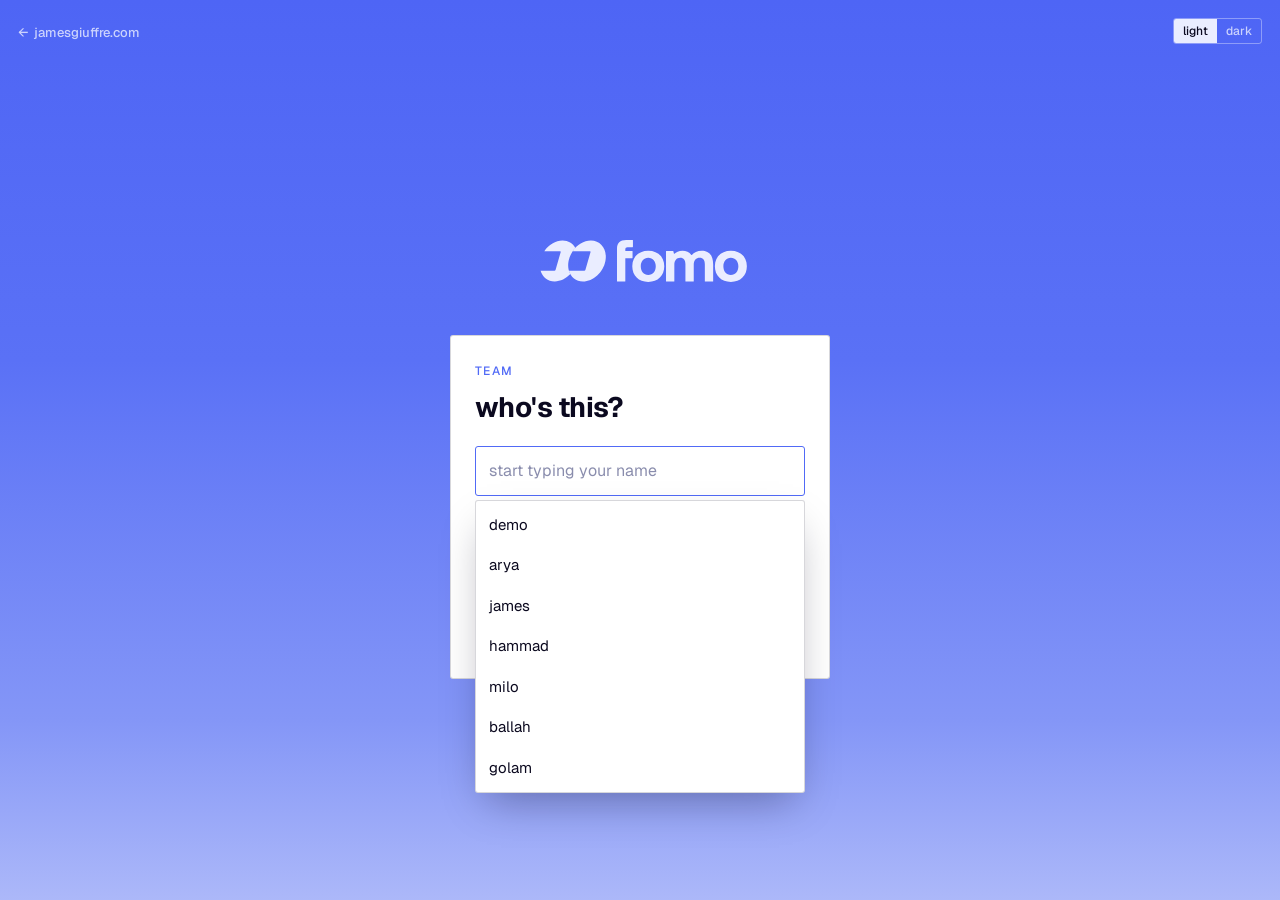
==== commit acb5c93c: "fomo team: link back to jamesgiuffre.com in the top left (and on sign-in) Co-Authored-By: Claude Opu" ====
--- a/invoice.html
+++ b/invoice.html
@@ -18,6 +18,7 @@
 
 <!-- sign in -->
 <div id="signin" class="signin" hidden>
+  <a class="site-home on-signin" href="/"><span aria-hidden="true">←</span><span class="site-home-label">jamesgiuffre.com</span></a>
   <div class="theme-toggle" role="group" aria-label="theme"><button type="button" data-theme-set="light">light</button><button type="button" data-theme-set="dark">dark</button></div>
   <div class="lockup lockup-white" aria-label="fomo">
     <img src="/brand/eyes-white.svg" alt="" class="lk-eyes"><img src="/brand/wordmark-white.svg" alt="fomo" class="lk-word">
@@ -44,6 +45,7 @@
 <!-- app -->
 <div id="shell" class="shell" hidden>
   <header class="topbar">
+    <a class="site-home" href="/" title="back to jamesgiuffre.com"><span aria-hidden="true">←</span><span class="site-home-label">home</span></a>
     <a class="lockup lockup-top" href="#overview" aria-label="fomo home">
       <img src="/brand/eyes-blue.svg" alt="" class="lk-eyes on-light"><img src="/brand/wordmark-blue.svg" alt="fomo" class="lk-word on-light">
       <img src="/brand/eyes-white.svg" alt="" class="lk-eyes on-dark"><img src="/brand/wordmark-white.svg" alt="fomo" class="lk-word on-dark">
--- a/app.css
+++ b/app.css
@@ -446,3 +446,15 @@
 .pass-field input{width:100%;border:1px solid var(--line-strong);border-radius:var(--r);padding:12px 13px;background:var(--field);color:var(--text);outline:none;font-size:16px;letter-spacing:.2em}
 .pass-field input:focus{border-color:var(--blue)}
 .pass-field input::placeholder{color:var(--faint)}
+
+/* way back to jamesgiuffre.com */
+.site-home{display:inline-flex;align-items:center;gap:6px;align-self:stretch;padding-right:22px;margin-right:-6px;border-right:1px solid var(--line);color:var(--muted);font-size:13px;font-weight:500;text-decoration:none;white-space:nowrap}
+.site-home:hover{color:var(--text)}
+.site-home:focus-visible{outline:2px solid var(--blue);outline-offset:2px}
+.site-home.on-signin{position:absolute;top:18px;left:18px;align-self:auto;padding:5px 0;border:0;margin:0;color:rgba(234,237,255,.8)}
+.site-home.on-signin:hover{color:#FFFFFF}
+@media (max-width:640px){
+  .topbar .site-home{align-self:center;height:38px;padding-right:12px;margin-right:0}
+  .topbar .site-home-label{display:none}
+  .topbar .site-home span{font-size:16px}
+}
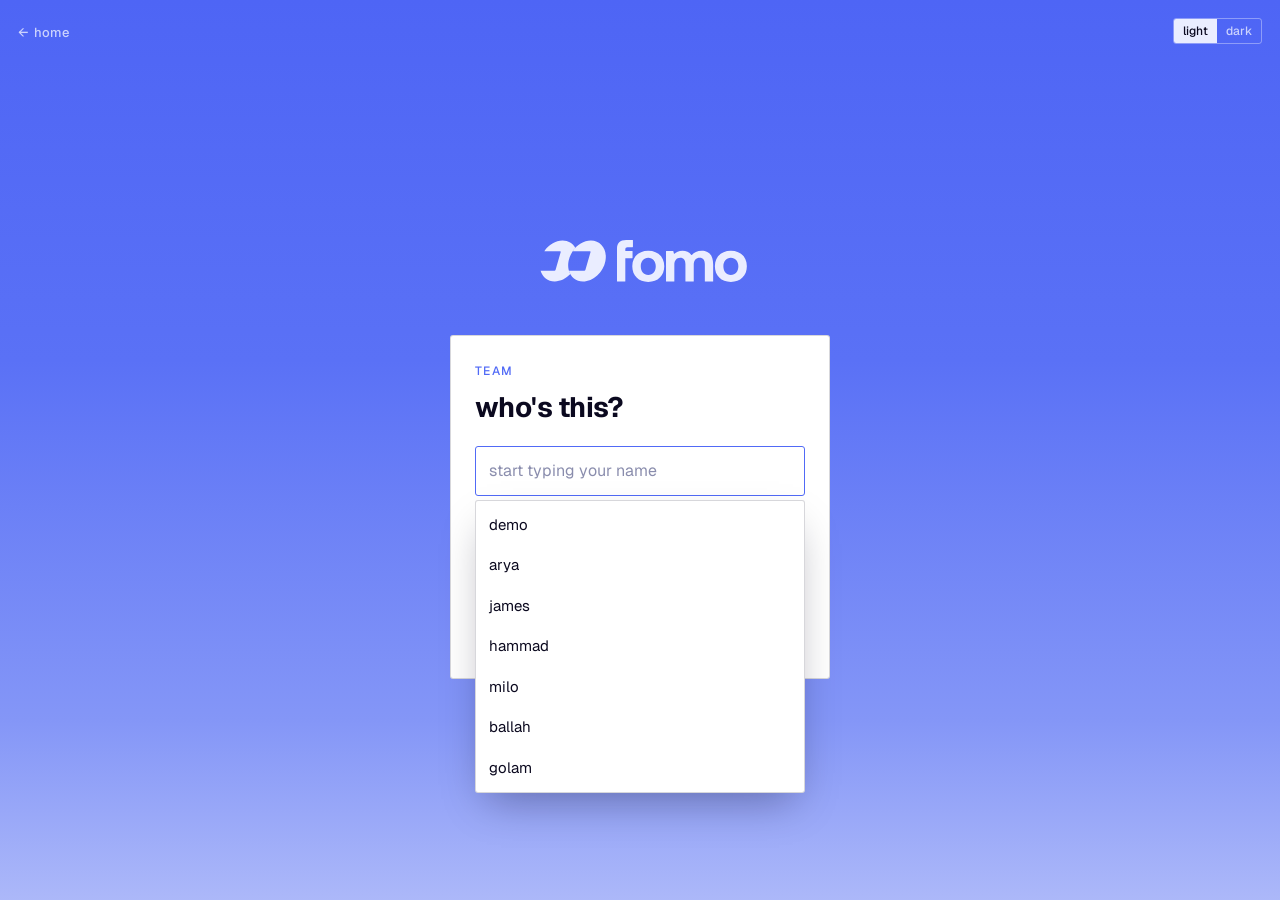
==== commit 14458ccb: "fomo team: sign-in back link says home Co-Authored-By: Claude Opus 5.5 <noreply@anthropic.com> Claud" ====
--- a/invoice.html
+++ b/invoice.html
@@ -18,7 +18,7 @@
 
 <!-- sign in -->
 <div id="signin" class="signin" hidden>
-  <a class="site-home on-signin" href="/"><span aria-hidden="true">←</span><span class="site-home-label">jamesgiuffre.com</span></a>
+  <a class="site-home on-signin" href="/"><span aria-hidden="true">←</span><span class="site-home-label">home</span></a>
   <div class="theme-toggle" role="group" aria-label="theme"><button type="button" data-theme-set="light">light</button><button type="button" data-theme-set="dark">dark</button></div>
   <div class="lockup lockup-white" aria-label="fomo">
     <img src="/brand/eyes-white.svg" alt="" class="lk-eyes"><img src="/brand/wordmark-white.svg" alt="fomo" class="lk-word">
